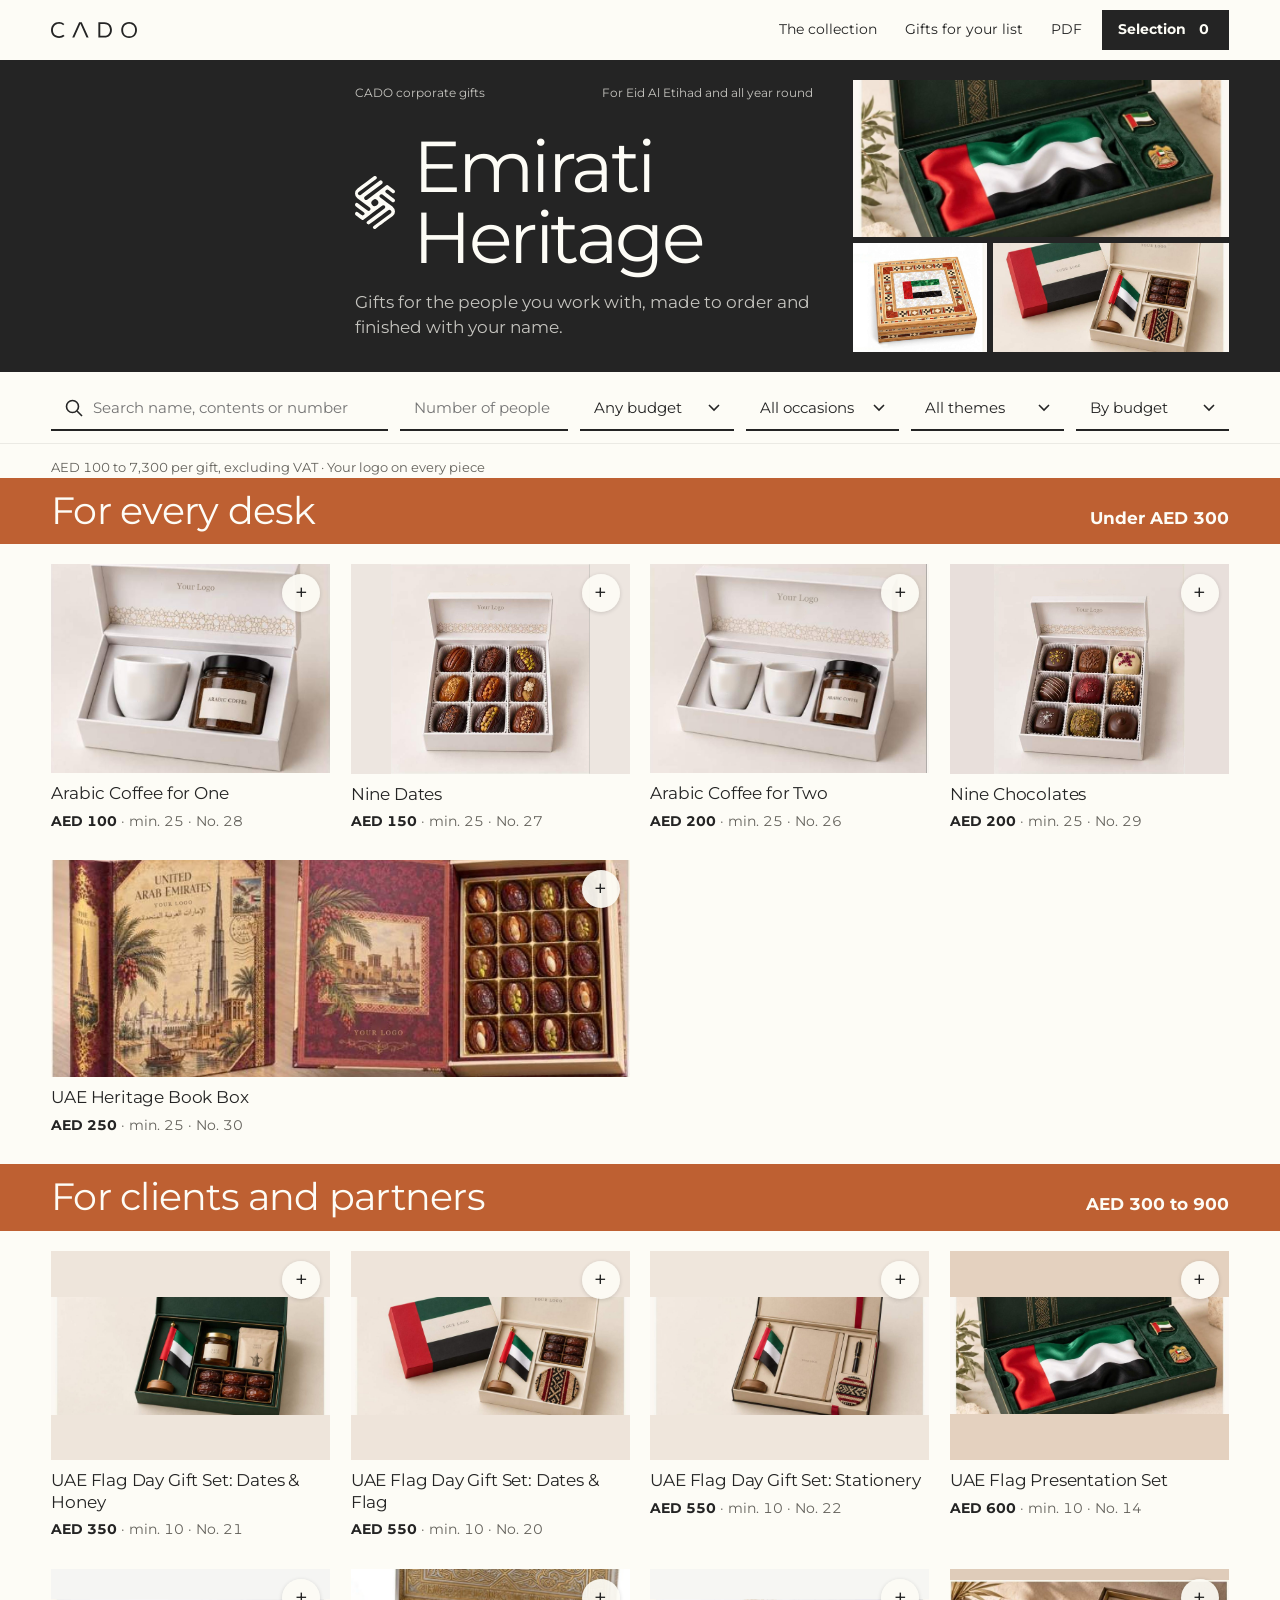
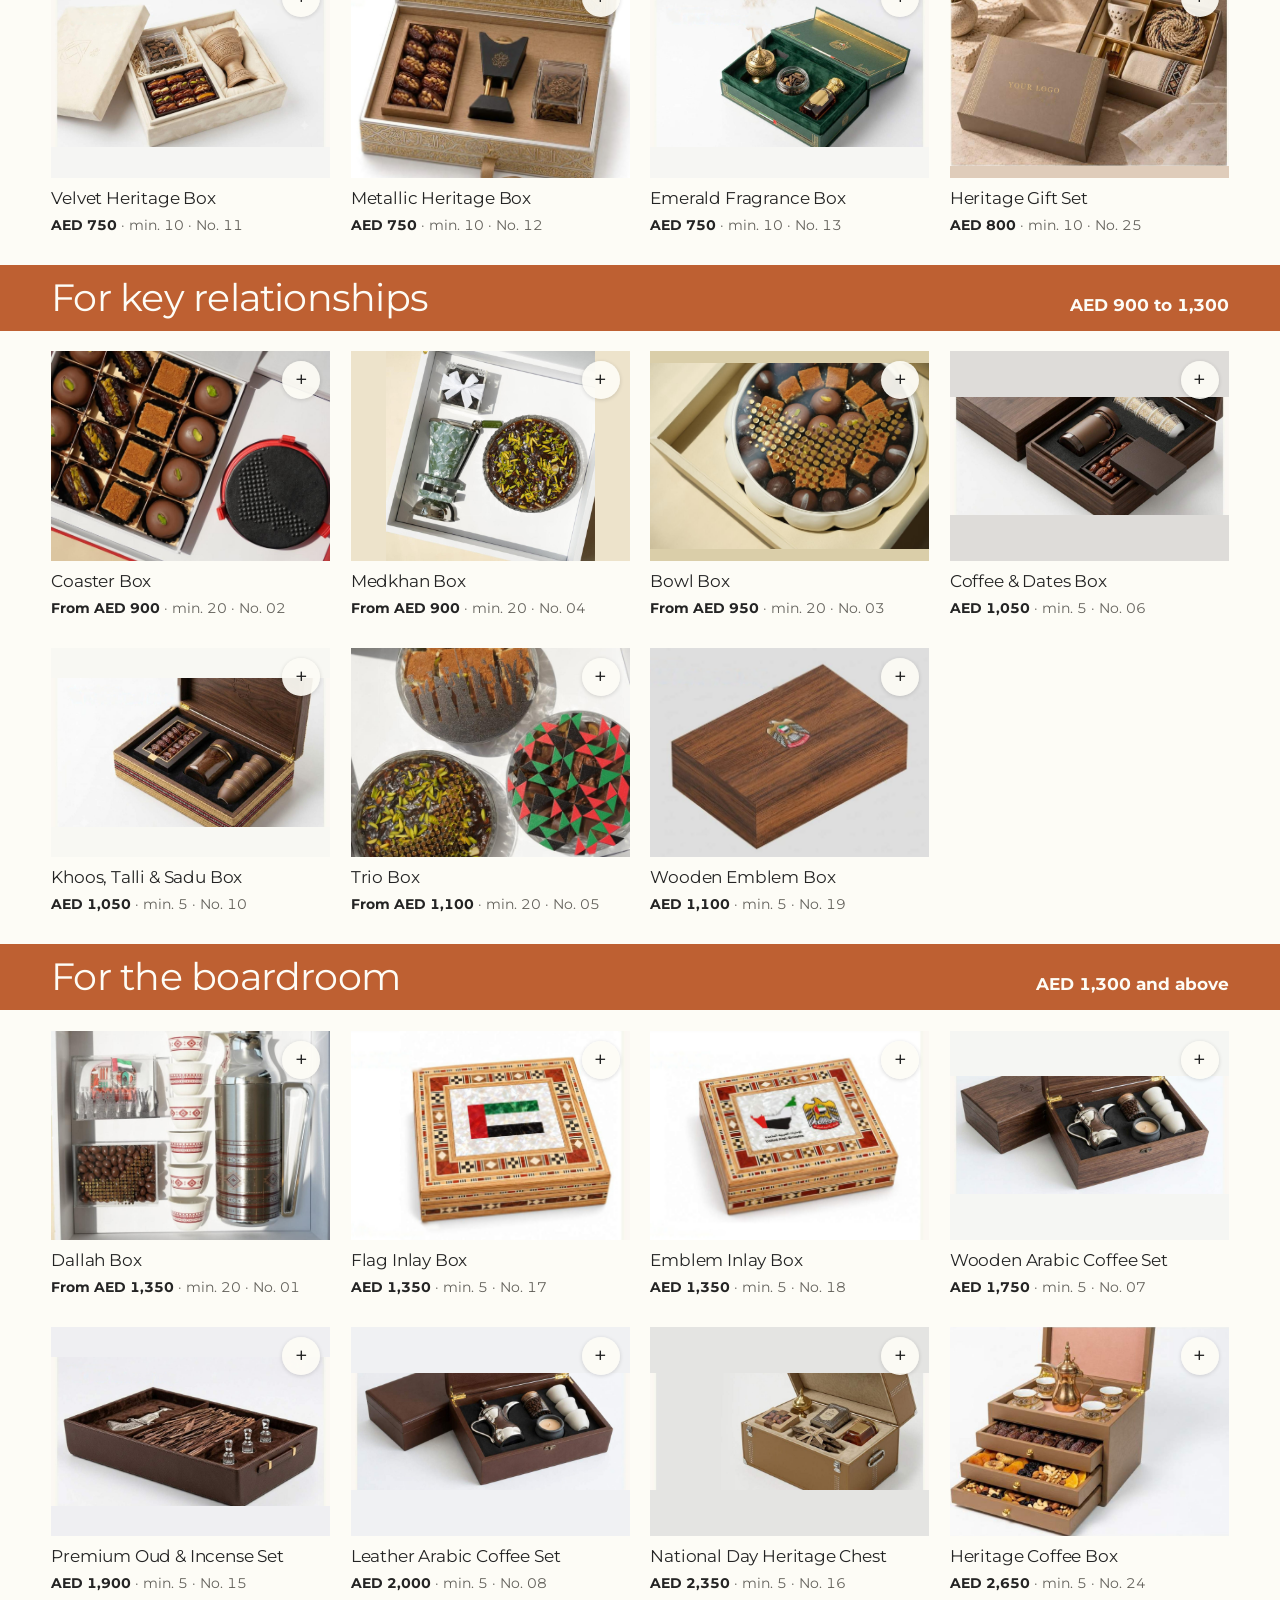
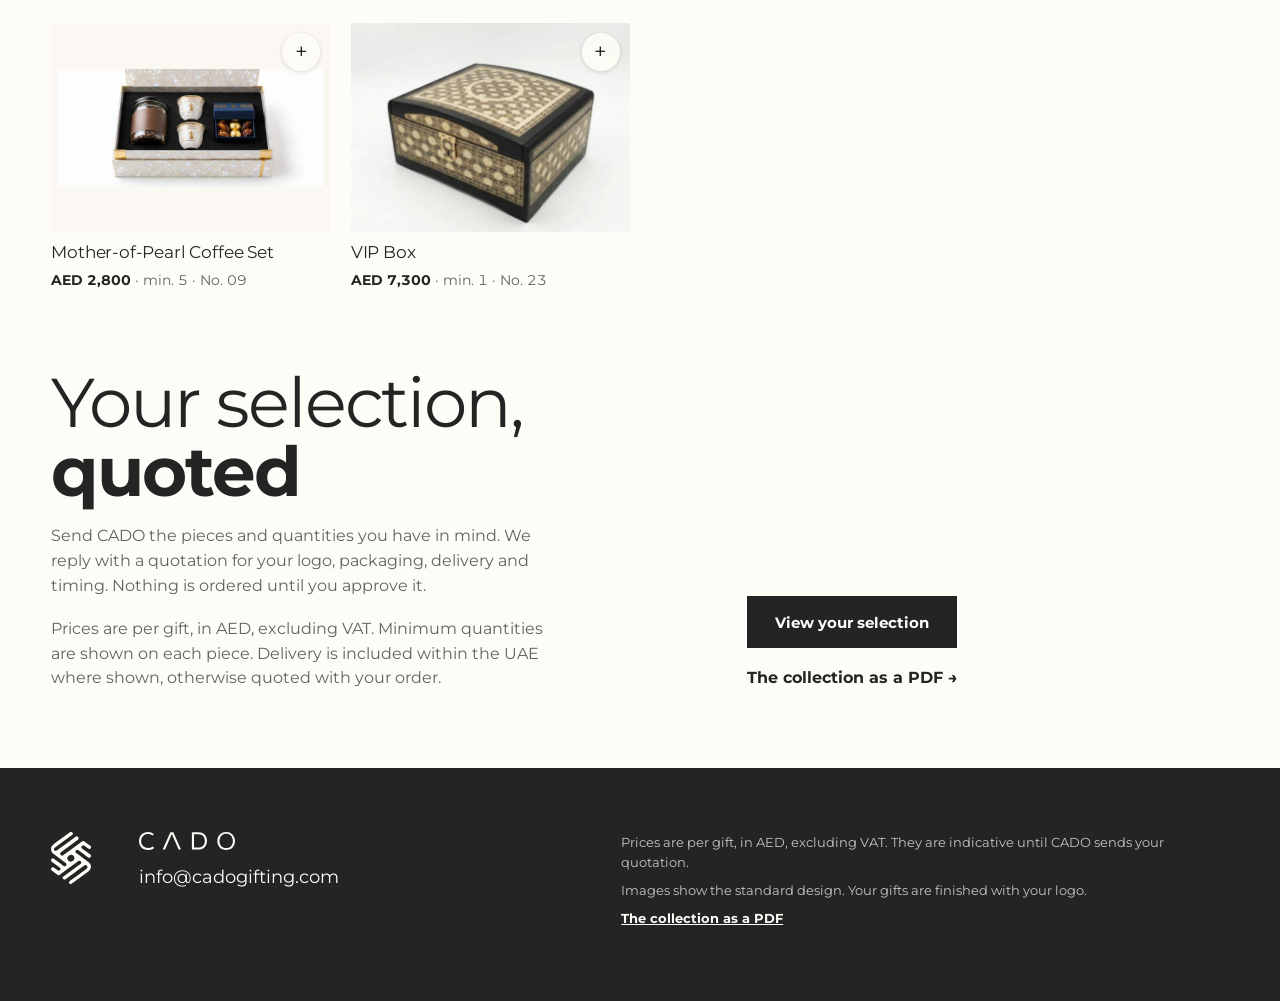
==== emirati-heritage/index.html @ b6505453 "Publish Emirati Heritage collection (17 November 2026)" ====
<!doctype html>
<html lang="en-GB">
<head>
<meta charset="utf-8">
<meta name="viewport" content="width=device-width, initial-scale=1, viewport-fit=cover">
<meta name="robots" content="noindex, nofollow">
<title>CADO · Emirati Heritage collection</title>
<meta name="description" content="Corporate gifts for Eid Al Etihad from CADO. Search, browse by budget, occasion or theme, build your selection and request a quotation.">
<meta name="theme-color" content="#242424">
<!-- Link preview when the address is shared in a message or email. Absolute, on the published address (catalogue.cadoxe.com/emirati-heritage/). -->
<meta property="og:type" content="website">
<meta property="og:site_name" content="CADO">
<meta property="og:url" content="https://catalogue.cadoxe.com/emirati-heritage/">
<meta property="og:title" content="CADO · Emirati Heritage collection">
<meta property="og:description" content="Corporate gifts for Eid Al Etihad. Browse by budget, occasion or theme, build your selection and request a quotation.">
<meta property="og:image" content="https://catalogue.cadoxe.com/emirati-heritage/data/images/CAD-00015.jpg">
<meta property="og:image:width" content="1600">
<meta property="og:image:height" content="851">
<meta name="twitter:card" content="summary_large_image">
<link rel="icon" href="assets/monogram-coal.svg" type="image/svg+xml">
<link rel="preconnect" href="https://fonts.googleapis.com">
<link rel="preconnect" href="https://fonts.gstatic.com" crossorigin>
<link rel="stylesheet" href="font.css">
<link rel="stylesheet" href="site.css?v=5">
</head>
<body>
<a class="skip" href="#app">Skip to the catalogue</a>

<header class="bar" id="bar">
  <div class="wrap bar-in">
    <a class="bar-logo" href="#/" aria-label="CADO, back to the start"><img src="assets/wordmark-coal.svg" alt="CADO" width="86" height="16"></a>
    <span class="preview-tag" id="preview-tag" hidden>Design preview</span>
    <nav class="bar-nav" aria-label="Catalogue" id="bar-nav"></nav>
    <a class="bar-sel" href="#/selection"><span class="bar-sel-t">Selection</span> <span class="count num" id="count">0</span></a>
  </div>
</header>

<main id="app" tabindex="-1"></main>

<footer class="foot">
  <div class="wrap foot-in">
    <img class="foot-mono" src="assets/monogram-creme.svg" alt="" width="40" height="52">
    <div class="foot-main">
      <img class="foot-wm" src="assets/wordmark-creme.svg" alt="CADO" width="96" height="18">
      <p class="foot-mail"><a id="foot-mail" href="mailto:info@cadogifting.com">info@cadogifting.com</a></p>
    </div>
    <div class="foot-small">
      <p>Prices are per gift, in AED, excluding VAT. They are indicative until CADO sends your quotation.</p>
      <p>Images show the standard design. Your gifts are finished with your logo.</p>
      <p class="foot-links"><a id="foot-pdf" href="#" target="_blank" rel="noopener" hidden>The collection as a PDF</a></p>
    </div>
  </div>
</footer>

<div class="toast" id="toast" role="status" aria-live="polite"></div>
<div id="print-summary" class="print-summary" aria-hidden="true"></div>

<script src="config.js?v=1"></script>
<script src="data/data.js?v=4"></script>
<script src="site.js?v=4"></script>
</body>
</html>
---- emirati-heritage/font.css ----
/* The typeface, in one place. Montserrat stands in for Proxima Nova, as the Brand Book allows.
   To change the typeface, change the file this line loads (for example a licensed Proxima Nova
   stylesheet with its own @font-face rules) and the family name below. */
@import url("https://fonts.googleapis.com/css2?family=Montserrat:wght@200;400;700&display=swap");
:root{--font:"Montserrat",Helvetica,Arial,sans-serif}
---- emirati-heritage/site.css ----
/* CADO catalogue, version 3.
   Follows the CADO Brand Book (February 2022): creme leads, coal follows, terracotta in a few full
   blocks only, never for small text; white never next to creme. Headlines in Regular at large size,
   Bold for contrast and emphasis, Thin as a rare accent. The typeface is set in font.css.
   Photographs fill their cards edge to edge. Each crop is computed in site.js from the box round the
   piece recorded by tools/build_data.py, so no piece is cut. */
:root{
  --creme:#FDFCF6; --coal:#242424; --terra:#BE6032;
  --ink:#242424; --ink-2:#64625C; --sand:#F3F0E6; --sand-2:#E9E5D8;
  --on-dark:rgba(253,252,246,.74);
  --pad:clamp(16px,4vw,56px); --max:1320px; --bar:60px; --gap:clamp(12px,1.6vw,24px);
}
*{box-sizing:border-box}
html{scroll-padding-top:calc(var(--bar) + 12px);-webkit-text-size-adjust:100%}
body{margin:0;background:var(--creme);color:var(--ink);font-family:var(--font);font-weight:400;font-size:16px;line-height:1.55;-webkit-font-smoothing:antialiased;overflow-x:hidden}
img{display:block;max-width:100%;height:auto}
a{color:inherit}
b,strong{font-weight:700}
button,input,select,textarea{font:inherit;color:inherit}
:focus-visible{outline:2px solid currentColor;outline-offset:3px}
.wrap{max-width:var(--max);margin:0 auto;padding:0 var(--pad)}
.num{font-variant-numeric:lining-nums tabular-nums}
.muted{color:var(--ink-2)}
.thin{font-weight:200}
.nw{white-space:nowrap}
.skip{position:absolute;left:-9999px}
.skip:focus{left:16px;top:12px;z-index:99;background:var(--coal);color:var(--creme);padding:8px 12px}
[hidden]{display:none!important}
h1,h2,h3{font-weight:400;margin:0;letter-spacing:-.02em}

/* Buttons: coal blocks, no outlines; quiet text buttons elsewhere */
.btn{display:inline-flex;align-items:center;justify-content:center;gap:10px;min-height:52px;padding:0 28px;background:var(--coal);color:var(--creme);border:0;border-radius:0;font-size:15px;font-weight:700;cursor:pointer;text-decoration:none;transition:background .2s}
.btn:hover{background:#3A3936}
.btn.light{background:var(--creme);color:var(--coal)}
.btn.light:hover{background:var(--sand)}
.btn.wide{width:100%}
.btn:disabled{opacity:.35;cursor:not-allowed}
.tbtn{background:none;border:0;padding:0;cursor:pointer;font-weight:700;font-size:14px;text-decoration:underline;text-underline-offset:4px;text-decoration-thickness:1px}
.tbtn:hover{text-decoration-thickness:2px}
.arrow{font-weight:700;text-decoration:none;white-space:nowrap}
.arrow::after{content:" \2192"}
.arrow:hover{text-decoration:underline;text-underline-offset:4px}

/* Bar */
.bar{position:sticky;top:0;z-index:20;background:var(--creme);transition:box-shadow .2s}
.bar.scrolled{box-shadow:0 1px 0 rgba(36,36,36,.08)}
.bar-in{height:var(--bar);display:flex;align-items:center;gap:20px}
.bar-logo img{width:86px;height:auto}
.preview-tag{font-size:11px;font-weight:700;color:var(--ink-2);background:var(--sand);padding:3px 8px}
.bar-nav{margin-left:auto;display:flex;gap:28px;font-size:14px}
.bar-nav a{text-decoration:none}
.bar-nav a:hover,.bar-nav a[aria-current]{text-decoration:underline;text-underline-offset:6px}
.bar-sel{display:inline-flex;align-items:center;gap:10px;height:40px;padding:0 16px;background:var(--coal);color:var(--creme);text-decoration:none;font-size:14px;font-weight:700}
.bar-sel .count{min-width:1.2em;text-align:center}
.bar-sel.bump{animation:bump .5s}
@keyframes bump{40%{transform:scale(1.08)}}
@media (max-width:719px){.bar-nav{display:none}.bar-sel{margin-left:auto}.preview-tag{font-size:10px}}

/* Cover: coal, as CADO's printed boxes and cards */
.cover{background:var(--coal);color:var(--creme);overflow:hidden}
.cover-grid{display:grid;grid-template-columns:minmax(0,5fr) minmax(0,7fr);align-items:stretch}
.cover-text{display:flex;flex-direction:column;padding:28px 48px 48px var(--pad);max-width:calc(var(--max) * 5 / 12);margin-left:auto;width:100%}
.run{display:flex;justify-content:space-between;gap:16px;margin:0;font-size:12px;color:var(--on-dark)}
.cover-mono{width:52px;margin:auto 0 36px}
.cover h1{font-size:clamp(56px,7vw,116px);line-height:.94;letter-spacing:-.035em}
.cover h1 .thin{display:block;letter-spacing:-.02em}
.cover .lede{margin:28px 0 0;font-size:clamp(17px,1.4vw,20px);line-height:1.5;color:var(--on-dark);max-width:26em}
.cover-acts{display:flex;flex-wrap:wrap;align-items:center;gap:16px 28px;margin-top:36px}
.cover-acts .arrow{color:var(--creme)}
.cover-photo{position:relative;margin:0}
.cover-photo a{display:block}
.cover-photo img{width:100%;height:auto;aspect-ratio:var(--r,1.25);object-fit:cover}
.cover-photo figcaption{position:absolute;left:20px;bottom:16px;font-size:12px;color:var(--coal);background:var(--creme);padding:4px 8px}
@media (max-width:899px){
  .cover-grid{grid-template-columns:1fr}
  .cover-text{padding:24px var(--pad) 36px;max-width:none}
  .cover-mono{margin:44px 0 28px;width:44px}
}

.cover-collage{--cg:6px;display:flex;flex-direction:column;gap:var(--cg);align-self:center}
.collage-row{display:flex;gap:var(--cg)}
.cover-collage .ph{background:#2E2E2D}
@media (max-width:899px){.cover-collage{--cg:4px}}

/* Key facts */
.facts{padding:clamp(40px,6vw,80px) 0}
.facts ul{list-style:none;margin:0;padding:0;display:grid;grid-template-columns:repeat(3,minmax(0,1fr));gap:32px var(--gap)}
.facts li b{display:block;font-weight:400;font-size:clamp(32px,3.8vw,56px);white-space:nowrap;line-height:1;letter-spacing:-.03em}
.facts li>span{display:block;margin-top:12px;font-size:14px;color:var(--ink-2);max-width:16em}
@media (max-width:719px){.facts ul{grid-template-columns:1fr}.facts li b{font-size:clamp(28px,8vw,34px)}}

/* Sections */
.sec{padding:clamp(48px,7vw,104px) 0}
.sec-head{display:flex;flex-wrap:wrap;align-items:flex-end;justify-content:space-between;gap:16px 40px;margin-bottom:clamp(24px,3.4vw,44px)}
.sec-head h2,.sec-head h1{font-size:clamp(38px,5.4vw,80px);line-height:1;letter-spacing:-.03em}
.sec-head p{margin:14px 0 0;max-width:36em;color:var(--ink-2)}
.band{background:var(--sand)}
.sec-head.flush{margin:0}

/* Fields */
.field{display:flex;flex-direction:column;gap:8px;min-width:0;border:0;padding:0;margin:0}
.field>span,.field>legend{font-size:13px;font-weight:700;padding:0}
.input,.select{width:100%;min-height:52px;padding:12px 14px;background:var(--creme);border:0;border-radius:0;font-size:16px;box-shadow:inset 0 -2px 0 var(--coal)}
.band .input,.band .select{background:var(--creme)}
.input:focus,.select:focus{outline:none;box-shadow:inset 0 -3px 0 var(--coal)}
.select{appearance:none;-webkit-appearance:none;padding-right:40px;background-image:url("data:image/svg+xml,%3Csvg xmlns='http://www.w3.org/2000/svg' width='12' height='8'%3E%3Cpath d='M1 1l5 5 5-5' fill='none' stroke='%23242424' stroke-width='1.6'/%3E%3C/svg%3E");background-repeat:no-repeat;background-position:right 14px center}
textarea.input{min-height:96px;resize:vertical}
input[type=number]{-moz-appearance:textfield}
input[type=number]::-webkit-inner-spin-button{-webkit-appearance:none}
.checks{display:flex;flex-wrap:wrap;gap:6px 18px}
.check{display:inline-flex;align-items:center;gap:8px;font-size:14px;cursor:pointer}
.check input{width:18px;height:18px;accent-color:var(--coal);margin:0}

/* Finder */
.finder-grid{display:grid;grid-template-columns:minmax(0,5fr) minmax(0,7fr);gap:32px var(--gap);align-items:end}
.finder-form{display:grid;grid-template-columns:1fr 1fr 1fr;gap:16px}
@media (max-width:899px){.finder-grid{grid-template-columns:1fr}}
@media (max-width:599px){.finder-form{grid-template-columns:1fr 1fr}.finder-form .field:last-child{grid-column:1/-1}}
.finder-out{margin-top:clamp(28px,4vw,48px)}
.finder-sum{display:flex;flex-wrap:wrap;align-items:baseline;justify-content:space-between;gap:8px 24px;margin-bottom:20px}
.finder-sum p{margin:0}
.finder-sum b{font-size:22px;font-weight:700}
.finder-empty{margin:0;color:var(--ink-2)}

/* Browse tools */
.tools{display:grid;grid-template-columns:minmax(0,2fr) repeat(4,minmax(0,1fr));gap:16px;align-items:end;margin-bottom:clamp(20px,3vw,36px)}
.tools .search .input{padding-left:42px;background-image:url("data:image/svg+xml,%3Csvg xmlns='http://www.w3.org/2000/svg' width='18' height='18'%3E%3Ccircle cx='7.5' cy='7.5' r='6' fill='none' stroke='%23242424' stroke-width='1.6'/%3E%3Cpath d='M12 12l5 5' stroke='%23242424' stroke-width='1.6'/%3E%3C/svg%3E");background-repeat:no-repeat;background-position:14px center}
@media (max-width:1099px){.tools{grid-template-columns:repeat(4,minmax(0,1fr))}.tools .search{grid-column:1/-1}}
@media (max-width:599px){.tools{grid-template-columns:repeat(2,minmax(0,1fr));gap:12px}}
.tools-sum{display:flex;flex-wrap:wrap;justify-content:space-between;align-items:baseline;gap:8px 24px;margin:-8px 0 24px;font-size:15px}
.tools-sum:empty{display:none}
.tools-sum p{margin:0}
.none{padding:48px 0;font-size:20px}
.none p{margin:0 0 12px}

/* Tier opener: terracotta, large type, as the Brand Book's section pages */
.tier{margin-top:clamp(48px,6vw,88px)}
.tier:first-child{margin-top:0}
.opener{background:var(--terra);color:var(--creme)}
.opener-in{display:grid;grid-template-columns:minmax(0,1fr) auto;align-items:end;gap:20px 40px;padding-top:clamp(36px,5vw,64px);padding-bottom:clamp(28px,3.6vw,44px)}
.opener h2{font-size:clamp(44px,7.2vw,116px);line-height:.9;letter-spacing:-.04em}
.opener-side{text-align:right;font-size:15px;line-height:1.45}
.opener-side b{display:block;font-size:clamp(20px,2vw,28px);letter-spacing:-.01em}
.opener-side span{display:block;color:rgba(253,252,246,.86);max-width:22em;margin-left:auto}
@media (max-width:719px){.opener-in{grid-template-columns:1fr}.opener-side{text-align:left}.opener-side span{margin-left:0}}

/* Lead piece of a tier */
.lead{display:grid;grid-template-columns:minmax(0,8fr) minmax(0,4fr);gap:var(--gap) clamp(24px,3.4vw,56px);align-items:end;margin:var(--gap) 0 clamp(36px,4.6vw,64px)}
.lead .ph{display:block}
.lead-text h3{font-size:clamp(30px,3.2vw,48px);line-height:1.05;letter-spacing:-.025em}
.lead-text h3 a{text-decoration:none}
.lead-text .no{margin:0 0 14px;font-size:14px;color:var(--ink-2)}
.lead-text .lead-line{margin:16px 0 0;font-size:17px;color:var(--ink-2)}
.lead-text .pr{margin:24px 0 0}
.lead-text .add{margin-top:24px}
@media (max-width:899px){.lead{grid-template-columns:1fr;margin-left:calc(var(--pad) * -1);margin-right:calc(var(--pad) * -1)}.lead-text{padding:0 var(--pad)}}

/* Justified rows: each card's width follows its photo's shape, so every row is full */
.rows{display:flex;flex-direction:column;gap:clamp(28px,3.4vw,48px)}
.row{display:flex;gap:var(--gap);align-items:flex-start}
.card{min-width:0;display:flex;flex-direction:column}
.ph{position:relative;display:block;overflow:hidden;background:var(--sand)}
.ph img{width:100%;height:100%;object-fit:cover;transition:transform .6s ease}
.ph:hover img{transform:scale(1.025)}
.card .ph{aspect-ratio:var(--r)}
.card-body{padding-top:14px}
.card-name{font-size:18px;line-height:1.25;letter-spacing:-.01em}
.card-name a{text-decoration:none}
.card-name a:hover{text-decoration:underline;text-underline-offset:4px}
.card-meta{margin:6px 0 0;font-size:14px;color:var(--ink-2)}
.card-meta b{color:var(--ink)}
.card-est{margin:6px 0 0;font-size:14px}
.card .add{margin-top:10px}
.add{font-size:14px}
.add.is-in::before{content:"\2713\00a0"}
.no-photo{display:flex;align-items:center;justify-content:center;color:var(--ink-2);font-size:14px}
@media (max-width:519px){.card-name{font-size:16px}.card-meta,.card-est,.add{font-size:13px}}

/* Price */
.pr{margin:0}
.pr b{font-size:22px;letter-spacing:-.01em}
.pr span{color:var(--ink-2);font-size:14px;margin-left:8px}
.pr-tiers{list-style:none;margin:0;padding:0;display:flex;flex-wrap:wrap;gap:8px 28px}
.pr-tiers b{display:block;font-size:22px}
.pr-tiers span{font-size:13px;color:var(--ink-2)}

/* Closing */
.closing{padding:clamp(56px,8vw,112px) 0}
.closing-in{display:grid;grid-template-columns:minmax(0,7fr) minmax(0,5fr);gap:28px var(--gap);align-items:end}
.closing h2{font-size:clamp(38px,5.4vw,80px);line-height:1;letter-spacing:-.03em}
.closing p{margin:18px 0 0;color:var(--ink-2);max-width:32em}
.closing-acts{display:flex;flex-direction:column;align-items:flex-start;gap:18px}
@media (max-width:799px){.closing-in{grid-template-columns:1fr}}

/* Product page */
.pp{display:grid;grid-template-columns:minmax(0,7fr) minmax(0,5fr);gap:0 clamp(28px,4vw,72px);align-items:start}
.pp-fig{margin:0;position:sticky;top:calc(var(--bar) + 16px)}
.pp-fig img{width:100%}
.pp-fig figcaption{margin-top:12px;font-size:13px;color:var(--ink-2)}
.pp-info{padding:8px 0 0}
.crumb{display:flex;flex-wrap:wrap;gap:4px 18px;font-size:14px;margin:20px 0 28px}
.crumb a{text-decoration:none;color:var(--ink-2)}
.crumb a:hover{text-decoration:underline;text-underline-offset:4px;color:var(--ink)}
.pp-no{margin:0 0 14px;font-size:14px;color:var(--ink-2)}
.pp h1{font-size:clamp(38px,4.6vw,68px);line-height:1;letter-spacing:-.03em}
.pp .lede{margin:20px 0 0;font-size:19px;line-height:1.5}
.pp-price{margin:32px 0 0}
.pp-terms{margin:8px 0 0;font-size:14px;color:var(--ink-2)}
.pp-note{margin:16px 0 0;font-size:14px;color:var(--ink-2)}
.qty-row{display:flex;flex-wrap:wrap;gap:12px;margin-top:28px}
.qty-row .btn{flex:1 1 200px}
.pp-opts{margin-top:18px}
.total{min-height:1.5em;margin:14px 0 0;font-size:15px}
.warn{color:#8A3412}
.spec{display:grid;grid-template-columns:8.5em minmax(0,1fr);gap:14px 20px;margin:40px 0 0;font-size:15px}
.spec dt{color:var(--ink-2)}
.spec dd{margin:0}
.about{margin-top:40px;font-size:15px;color:var(--ink-2)}
.about h2{font-size:22px;color:var(--ink);margin-bottom:12px;letter-spacing:-.01em}
.about p{margin:0 0 12px}
.pp-nav{display:grid;grid-template-columns:1fr 1fr;gap:var(--gap);margin:clamp(48px,6vw,88px) 0 0}
.pp-nav a{text-decoration:none;padding:20px 0}
.pp-nav a span{display:block;font-size:13px;color:var(--ink-2)}
.pp-nav a b{display:block;font-size:clamp(18px,2vw,26px);font-weight:400;letter-spacing:-.02em}
.pp-nav a:last-child{text-align:right}
.pp-nav a:hover b{text-decoration:underline;text-underline-offset:5px}
.also{margin:clamp(48px,6vw,88px) 0 clamp(56px,7vw,104px)}
.also h2{font-size:clamp(28px,3.4vw,48px);line-height:1.05;margin-bottom:28px}
@media (max-width:899px){
  .pp{grid-template-columns:1fr}
  .pp-fig{position:static;margin:0 calc(var(--pad) * -1)}
  .pp-fig figcaption{padding:0 var(--pad)}
  .pp-info{padding-top:28px}
  .crumb{margin:16px 0 18px}
}

/* Stepper */
.step{display:inline-flex;align-items:stretch;background:var(--sand);height:52px}
.step button{width:48px;border:0;background:none;font-size:20px;cursor:pointer}
.step button:hover{background:var(--sand-2)}
.step input{width:76px;border:0;background:none;text-align:center;font-size:16px;font-weight:700}
.step.small{height:42px}
.step.small button{width:38px}
.step.small input{width:62px;font-size:15px}

/* Selection */
.sel-grid{display:grid;grid-template-columns:minmax(0,7fr) minmax(0,5fr);gap:48px clamp(28px,4vw,72px);align-items:start}
@media (max-width:899px){.sel-grid{grid-template-columns:1fr}}
.notice{background:var(--sand);padding:14px 18px;margin:0 0 28px}
.lines{list-style:none;margin:0;padding:0;display:flex;flex-direction:column;gap:28px}
.line{display:grid;grid-template-columns:132px minmax(0,1fr) auto;gap:6px 20px;align-items:start}
.line .ph{grid-row:1/span 3;aspect-ratio:1}
.line-name{margin:0;font-size:18px;line-height:1.25;letter-spacing:-.01em}
.line-name a{text-decoration:none}
.line-meta{margin:2px 0 0;font-size:14px;color:var(--ink-2)}
.line-total{margin:0;font-size:17px;font-weight:700;text-align:right;white-space:nowrap}
.line-ctl{grid-column:2/-1;display:flex;flex-wrap:wrap;align-items:center;gap:10px 20px;margin-top:6px}
.line-opts{grid-column:2/-1}
.line-warn{grid-column:2/-1;margin:0;font-size:14px}
@media (max-width:519px){
  .line{grid-template-columns:88px minmax(0,1fr);gap:4px 14px}
  .line .ph{grid-row:1/span 2}
  .line-total{grid-column:2;text-align:left;font-size:16px}
  .line-ctl,.line-opts,.line-warn{grid-column:1/-1}
}
.sum{display:flex;justify-content:space-between;align-items:baseline;gap:16px;margin-top:36px;padding:20px 0 0;border-top:2px solid var(--coal)}
.sum span{font-size:15px}
.sum b{font-size:clamp(26px,3vw,36px);letter-spacing:-.02em}
.sum-note{margin:10px 0 0;font-size:14px;color:var(--ink-2)}
.sel-acts{display:flex;flex-wrap:wrap;gap:12px 28px;margin-top:28px;align-items:center}
.share-box{margin-top:16px}
.empty{background:var(--sand);padding:32px}
.empty p{margin:0 0 20px;font-size:18px;max-width:30em}
.empty .acts{display:flex;flex-wrap:wrap;gap:16px 28px;align-items:center}
.request{background:var(--sand);padding:clamp(24px,3vw,40px);display:flex;flex-direction:column;gap:18px}
.request h2{font-size:clamp(28px,2.8vw,40px);line-height:1.05;letter-spacing:-.025em}
.request>p{margin:-6px 0 0;color:var(--ink-2);font-size:15px}
.request .two{display:grid;grid-template-columns:1fr 1fr;gap:16px}
@media (max-width:519px){.request .two{grid-template-columns:1fr}}
.req-acts{display:flex;flex-direction:column;gap:14px;align-items:flex-start;margin-top:6px}
.req-small{margin:0;font-size:13px;color:var(--ink-2)}
.req-done{background:var(--coal);color:var(--creme);padding:20px 22px;font-size:15px}
.req-done p{margin:0 0 8px}
.req-done p:last-child{margin:0}
.req-done .tbtn{color:var(--creme)}
.req-ref{font-size:22px;font-weight:700;letter-spacing:.02em}

/* Footer: coal, with the monogram */
.foot{background:var(--coal);color:var(--creme);padding:clamp(40px,5vw,64px) 0 calc(clamp(40px,5vw,64px) + env(safe-area-inset-bottom))}
.foot-in{display:grid;grid-template-columns:auto minmax(0,1fr) minmax(0,1.4fr);gap:28px 48px;align-items:start}
.foot-mono{width:40px}
.foot-wm{width:96px;margin-bottom:14px}
.foot-mail{margin:0;font-size:18px}
.foot-mail a{text-decoration:none}
.foot-mail a:hover{text-decoration:underline;text-underline-offset:4px}
.foot-small{font-size:13px;color:var(--on-dark)}
.foot-small p{margin:0 0 8px}
.foot-small a{color:var(--creme);font-weight:700}
@media (max-width:719px){.foot-in{grid-template-columns:auto 1fr}.foot-small{grid-column:1/-1}}

/* Toast */
.toast{position:fixed;left:50%;bottom:calc(20px + env(safe-area-inset-bottom));transform:translate(-50%,24px);opacity:0;pointer-events:none;background:var(--coal);color:var(--creme);padding:14px 20px;font-size:14px;max-width:calc(100vw - 32px);transition:opacity .25s,transform .25s;z-index:50}
.toast.on{opacity:1;transform:translate(-50%,0);pointer-events:auto}
.toast a{color:var(--creme);font-weight:700;margin-left:8px}

/* ===== Shop-first layout (17 November): short cover, one shop bar, products at once ===== */
.vh{position:absolute!important;width:1px;height:1px;overflow:hidden;clip:rect(0 0 0 0);white-space:nowrap}

/* Short cover: monogram and title on one line; the collage only on wider screens */
.cover-grid{grid-template-columns:minmax(0,8fr) minmax(0,4fr);align-items:center}
.cover-text{padding:24px 40px 32px var(--pad)}
.cover-title{display:flex;align-items:center;gap:18px;margin-top:28px}
.cover-title .cover-mono{width:40px;margin:0;flex:none}
.cover h1{font-size:clamp(40px,5.6vw,84px);line-height:1}
.cover h1 .thin{display:inline}
.cover .lede{margin:16px 0 0;font-size:clamp(16px,1.3vw,19px);max-width:34em}
.cover-collage{padding:20px var(--pad) 20px 0;align-self:center}
@media (max-width:899px){
  .cover-grid{grid-template-columns:1fr}
  .cover-text{padding:18px var(--pad) 24px}
  .cover-title{margin-top:20px;gap:14px}
  .cover-title .cover-mono{width:32px}
  .cover-collage{display:none}
}

/* Shop bar: sticky under the header */
.shop{position:sticky;top:var(--bar);z-index:15;background:var(--creme);box-shadow:0 1px 0 rgba(36,36,36,.08)}
.tools{display:grid;grid-template-columns:minmax(0,2.2fr) minmax(0,1.1fr) repeat(4,minmax(0,1fr));gap:12px;align-items:center;margin:0;padding:12px 0}
.tools .input,.tools .select{min-height:46px;font-size:15px}
.tools .search .input{padding-left:42px}
.sheet{display:contents}
.sheet .field>span{position:absolute;width:1px;height:1px;overflow:hidden;clip:rect(0 0 0 0)}
.sheet-head,.sheet-show,.filters-btn{display:none}
@media (max-width:1099px) and (min-width:720px){
  .tools{grid-template-columns:repeat(5,minmax(0,1fr))}
  .tools .search{grid-column:1/-1}
}
@media (max-width:719px){
  .tools{grid-template-columns:minmax(0,1fr) auto;gap:8px;padding:10px 0}
  .tools .search{grid-column:auto}
  .filters-btn{display:inline-flex;align-items:center;gap:4px;height:46px;padding:0 16px;border:0;background:var(--coal);color:var(--creme);font-weight:700;font-size:14px;cursor:pointer}
  .sheet{display:none}
  body.sheet-open .sheet{display:flex;flex-direction:column;gap:14px;position:fixed;left:0;right:0;bottom:0;z-index:40;background:var(--creme);padding:18px var(--pad) calc(18px + env(safe-area-inset-bottom));box-shadow:0 -10px 40px rgba(0,0,0,.25);max-height:85vh;overflow:auto}
  body.sheet-open::after{content:"";position:fixed;inset:0;background:rgba(36,36,36,.45);z-index:39}
  body.sheet-open .shop{z-index:41}
  .sheet .field>span{position:static;width:auto;height:auto;clip:auto}
  .sheet-head{display:flex;justify-content:space-between;align-items:center;font-size:18px}
  .sheet-show{display:inline-flex}
}
.facts-line{margin:14px 0 0;font-size:13px;color:var(--ink-2)}
.tools-sum{margin:10px 0 0}
.tools-sum:empty{display:none}

/* Tier bands: slim, terracotta, one line of large type */
.tier{margin-top:28px}
.band-tier{background:var(--terra);color:var(--creme)}
.band-in{display:flex;align-items:baseline;justify-content:space-between;gap:8px 24px;flex-wrap:wrap;padding-top:12px;padding-bottom:12px}
.band-tier h2{font-size:clamp(24px,3vw,40px);line-height:1.1;letter-spacing:-.02em}
.band-tier p{margin:0;font-weight:700;font-size:clamp(14px,1.3vw,17px)}

/* Grid: same-size cards, photos edge to edge */
.grid{display:grid;grid-template-columns:repeat(var(--cols,4),minmax(0,1fr));grid-auto-flow:dense;gap:28px var(--gap);margin-top:var(--gap)}
.grid .card{position:relative}
.grid .card .ph{aspect-ratio:4/3}
.grid .card.wide{grid-column:span 2}
.grid .card.wide .ph{aspect-ratio:8/3}
.card-body{padding-top:10px}
.card-name{font-size:17px}
.add-dot{position:absolute;top:10px;right:10px;width:38px;height:38px;border-radius:50%;border:0;background:rgba(253,252,246,.92);color:var(--coal);font-size:22px;line-height:1;font-weight:400;cursor:pointer;box-shadow:0 1px 4px rgba(0,0,0,.15);display:flex;align-items:center;justify-content:center}
.add-dot:hover{background:var(--creme)}
.add-dot.is-in{background:var(--coal);color:var(--creme);font-size:17px}
@media (max-width:719px){
  .grid{gap:20px 12px}
  .card-name{font-size:15px}
  .card-meta,.card-est{font-size:12.5px}
  .add-dot{width:34px;height:34px;top:6px;right:6px;font-size:20px}
}
.closing{padding:clamp(48px,6vw,88px) 0}

.print-summary{display:none}
@media (prefers-reduced-motion:reduce){*{transition:none!important;animation:none!important}}

/* Printing: the selection summary on one page; other pages print plainly */
@media print{
  @page{size:A4;margin:14mm}
  .bar,.foot,.toast,.skip{display:none!important}
  body{background:#fff}
  body.print-sel #app{display:none}
  body.print-sel .print-summary{display:block;font-size:10pt;color:#242424}
  .ps-head{display:flex;justify-content:space-between;align-items:flex-end;margin-bottom:8mm}
  .ps-head img{width:28mm;margin-bottom:5mm}
  .ps-head h1{font-size:22pt;line-height:1;margin:0;letter-spacing:-.02em}
  .ps-head p{margin:0;text-align:right;font-size:9.5pt}
  .ps-table{width:100%;border-collapse:collapse}
  .ps-table th{font-size:8.5pt;font-weight:700;text-align:left;padding:0 3mm 2mm 0;border-bottom:.5mm solid #242424}
  .ps-table td{padding:2.4mm 3mm 2.4mm 0;vertical-align:middle;font-size:9.5pt}
  .ps-table td img{width:16mm;height:16mm;object-fit:cover}
  .ps-table .r{text-align:right}
  .ps-table .o{font-size:8.5pt;color:#64625C}
  .ps-total{display:flex;justify-content:space-between;margin-top:4mm;padding-top:3mm;border-top:.5mm solid #242424;font-size:11pt}
  .ps-note{font-size:8.5pt;color:#64625C;margin:3mm 0 0}
  .ps-foot{margin-top:8mm;font-size:8.5pt;display:flex;justify-content:space-between;gap:8mm}
  .ps-table tr{break-inside:avoid}
}
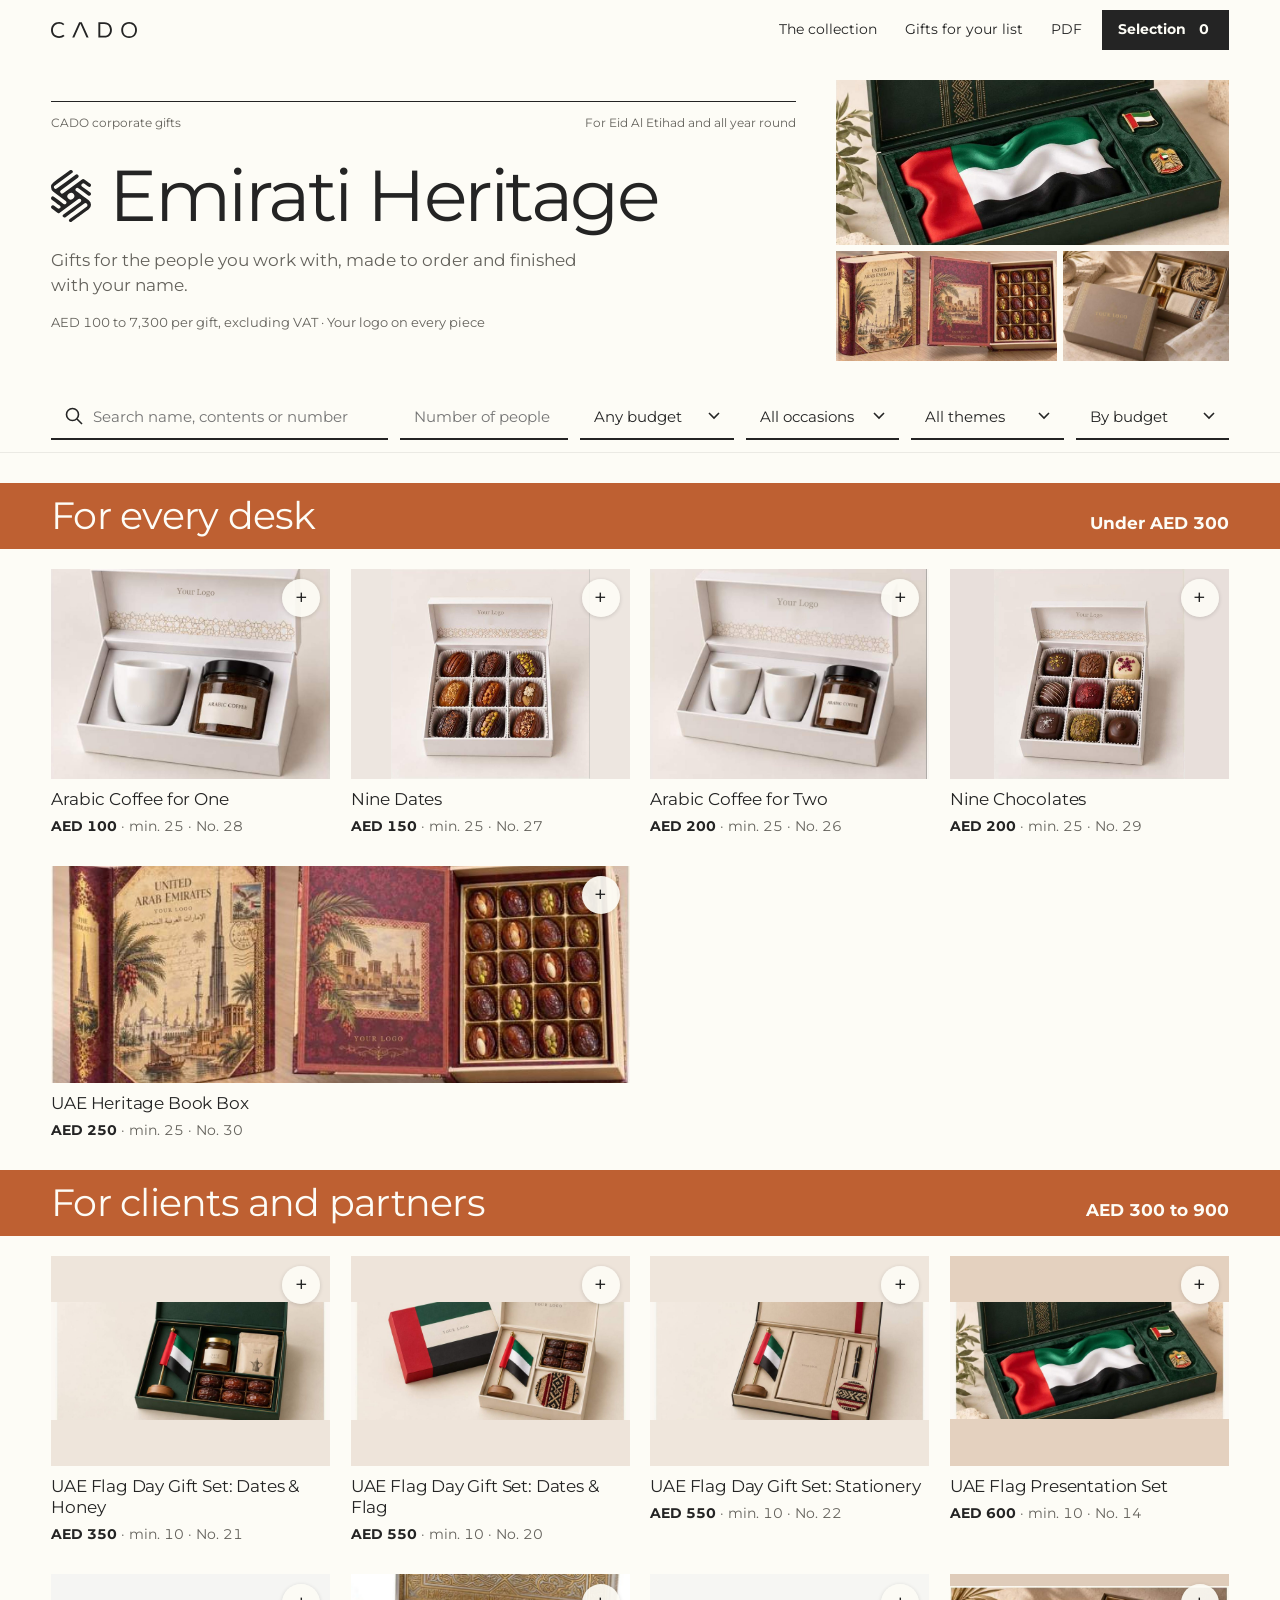
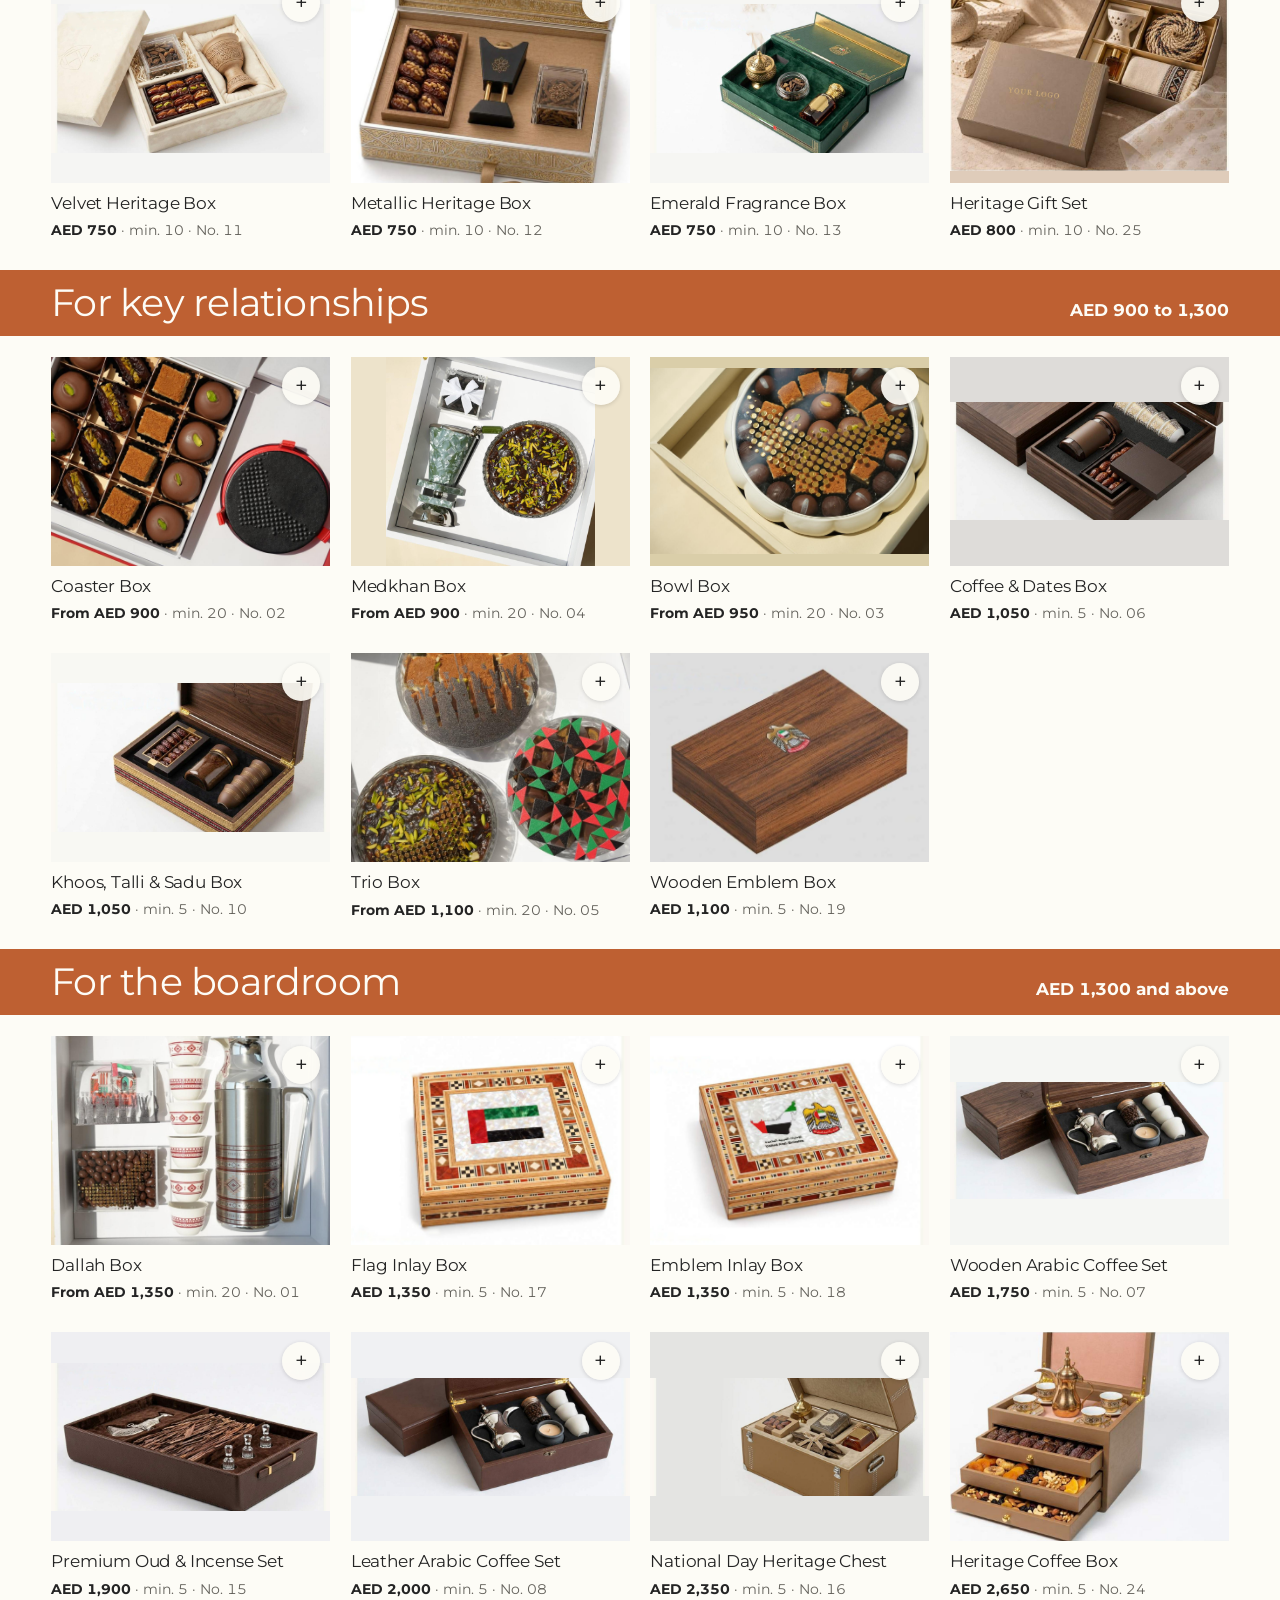
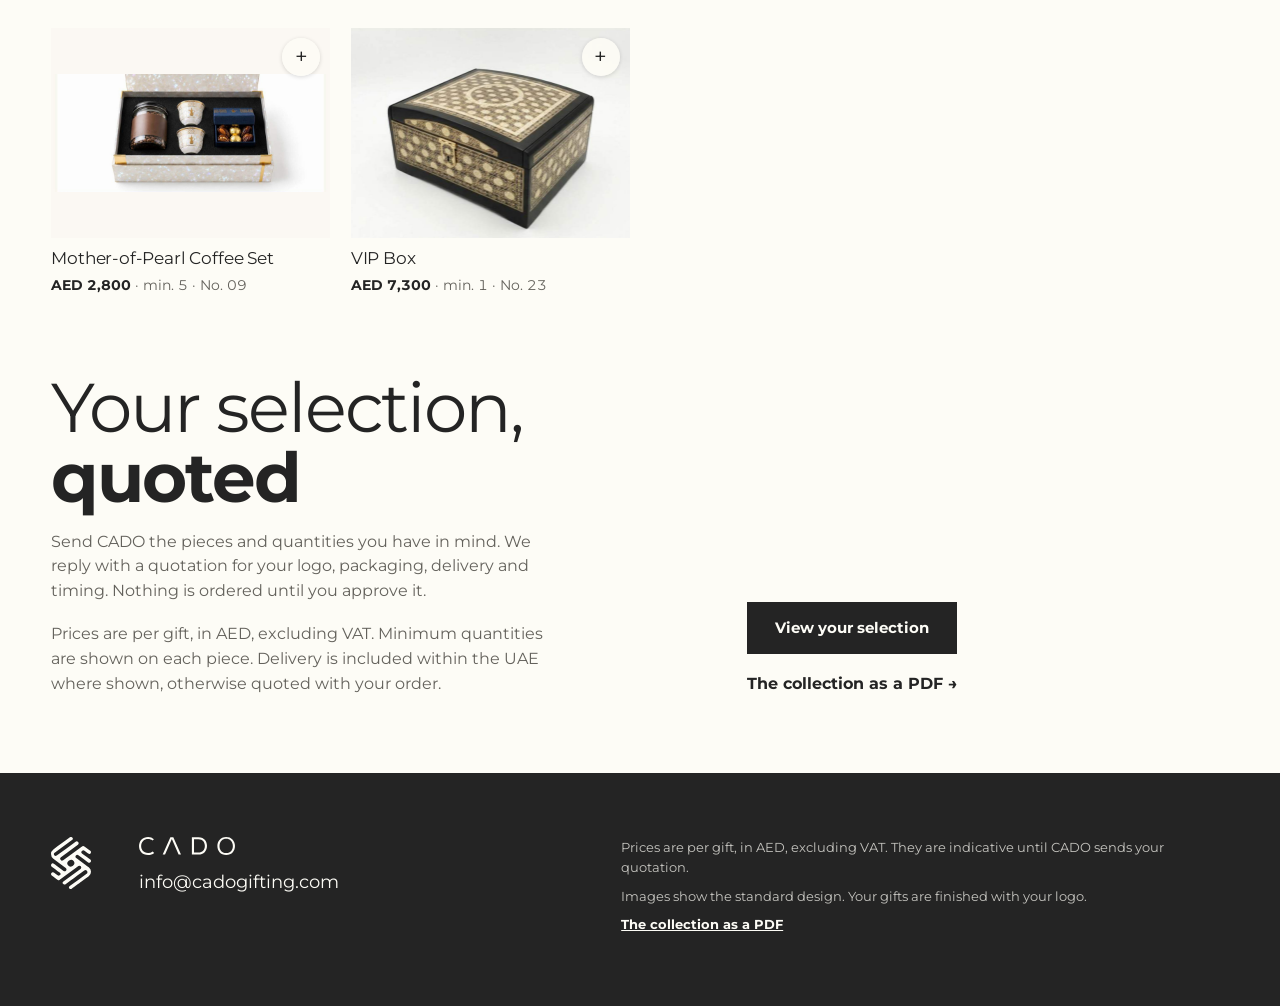
==== commit 1eb9ba14: "Light cover, aligned with the page; new cover photos; price line in the cover; PDF v2" ====
--- a/emirati-heritage/index.html
+++ b/emirati-heritage/index.html
@@ -2,6 +2,7 @@
 <html lang="en-GB">
 <head>
 <meta charset="utf-8">
+<meta name="format-detection" content="telephone=no">
 <meta name="viewport" content="width=device-width, initial-scale=1, viewport-fit=cover">
 <meta name="robots" content="noindex, nofollow">
 <title>CADO · Emirati Heritage collection</title>
@@ -21,7 +22,7 @@
 <link rel="preconnect" href="https://fonts.googleapis.com">
 <link rel="preconnect" href="https://fonts.gstatic.com" crossorigin>
 <link rel="stylesheet" href="font.css">
-<link rel="stylesheet" href="site.css?v=5">
+<link rel="stylesheet" href="site.css?v=10">
 </head>
 <body>
 <a class="skip" href="#app">Skip to the catalogue</a>
@@ -55,8 +56,8 @@
 <div class="toast" id="toast" role="status" aria-live="polite"></div>
 <div id="print-summary" class="print-summary" aria-hidden="true"></div>
 
-<script src="config.js?v=1"></script>
-<script src="data/data.js?v=4"></script>
-<script src="site.js?v=4"></script>
+<script src="config.js?v=4"></script>
+<script src="data/data.js?v=6"></script>
+<script src="site.js?v=7"></script>
 </body>
 </html>
--- a/emirati-heritage/site.css
+++ b/emirati-heritage/site.css
@@ -196,6 +196,14 @@
 .pp{display:grid;grid-template-columns:minmax(0,7fr) minmax(0,5fr);gap:0 clamp(28px,4vw,72px);align-items:start}
 .pp-fig{margin:0;position:sticky;top:calc(var(--bar) + 16px)}
 .pp-fig img{width:100%}
+.gal{display:flex;background:var(--sand);overflow-x:auto;scroll-snap-type:x mandatory;scrollbar-width:none;overscroll-behavior-x:contain}
+.gal::-webkit-scrollbar{display:none}
+.gal img{flex:0 0 100%;width:100%;height:100%;object-fit:contain;scroll-snap-align:start}
+.gal-thumbs{display:flex;flex-wrap:wrap;gap:8px;margin-top:10px}
+.gal-thumbs button{padding:0;border:0;background:none;cursor:pointer;width:56px;height:56px;opacity:.55;outline-offset:2px}
+.gal-thumbs button[aria-current]{opacity:1;box-shadow:0 0 0 1.5px var(--ink)}
+.gal-thumbs img{width:100%;height:100%;object-fit:cover;display:block}
+@media (max-width:519px){.gal-thumbs{gap:6px}.gal-thumbs button{width:44px;height:44px}}
 .pp-fig figcaption{margin-top:12px;font-size:13px;color:var(--ink-2)}
 .pp-info{padding:8px 0 0}
 .crumb{display:flex;flex-wrap:wrap;gap:4px 18px;font-size:14px;margin:20px 0 28px}
@@ -229,7 +237,7 @@
 @media (max-width:899px){
   .pp{grid-template-columns:1fr}
   .pp-fig{position:static;margin:0 calc(var(--pad) * -1)}
-  .pp-fig figcaption{padding:0 var(--pad)}
+  .pp-fig figcaption,.gal-thumbs{padding:0 var(--pad)}
   .pp-info{padding-top:28px}
   .crumb{margin:16px 0 18px}
 }
@@ -307,21 +315,34 @@
 .vh{position:absolute!important;width:1px;height:1px;overflow:hidden;clip:rect(0 0 0 0);white-space:nowrap}
 
 /* Short cover: monogram and title on one line; the collage only on wider screens */
-.cover-grid{grid-template-columns:minmax(0,8fr) minmax(0,4fr);align-items:center}
-.cover-text{padding:24px 40px 32px var(--pad)}
+.cover-grid{grid-template-columns:minmax(0,8fr) minmax(0,4fr);align-items:center;max-width:var(--max);margin:0 auto;padding:0 var(--pad)}
+.cover-text{padding:24px 40px 32px 0;max-width:none;margin-left:0}
 .cover-title{display:flex;align-items:center;gap:18px;margin-top:28px}
 .cover-title .cover-mono{width:40px;margin:0;flex:none}
 .cover h1{font-size:clamp(40px,5.6vw,84px);line-height:1}
 .cover h1 .thin{display:inline}
 .cover .lede{margin:16px 0 0;font-size:clamp(16px,1.3vw,19px);max-width:34em}
-.cover-collage{padding:20px var(--pad) 20px 0;align-self:center}
+.cover-collage{padding:20px 0;align-self:center}
 @media (max-width:899px){
   .cover-grid{grid-template-columns:1fr}
-  .cover-text{padding:18px var(--pad) 24px}
+  .cover-text{padding:18px 0 24px}
   .cover-title{margin-top:20px;gap:14px}
   .cover-title .cover-mono{width:32px}
   .cover-collage{display:none}
 }
+
+/* Light cover (config.js cover: "light"): CADO creme with coal type, the Brand Book's lead pairing.
+   A coal rule above the running line, as on CADO's printed cards; the terracotta budget band below
+   is then the first block of colour. */
+.cover.light{background:var(--creme);color:var(--coal)}
+.cover.light .run{color:var(--ink-2);border-top:1px solid var(--coal);padding-top:12px}
+.cover.light .lede{color:var(--ink-2)}
+.cover.light .cover-collage .ph{background:var(--sand)}
+/* Some photos carry a pale frame about 2% wide on each side; on the cover it shows as a
+   light line against creme. The cover trims it by enlarging each photo 5% inside its frame. */
+.cover-collage .ph img{transform:scale(1.05)}
+.cover-collage .ph:hover img{transform:scale(1.075)}
+@media (max-width:599px){.cover .run{flex-direction:column;gap:2px}}
 
 /* Shop bar: sticky under the header */
 .shop{position:sticky;top:var(--bar);z-index:15;background:var(--creme);box-shadow:0 1px 0 rgba(36,36,36,.08)}
@@ -347,7 +368,9 @@
   .sheet-head{display:flex;justify-content:space-between;align-items:center;font-size:18px}
   .sheet-show{display:inline-flex}
 }
-.facts-line{margin:14px 0 0;font-size:13px;color:var(--ink-2)}
+.facts-line{margin:14px 0 0;font-size:13px;color:var(--on-dark)}
+.cover.light .facts-line{color:var(--ink-2)}
+.tier:first-child{margin-top:clamp(20px,2.4vw,32px)}
 .tools-sum{margin:10px 0 0}
 .tools-sum:empty{display:none}
 
